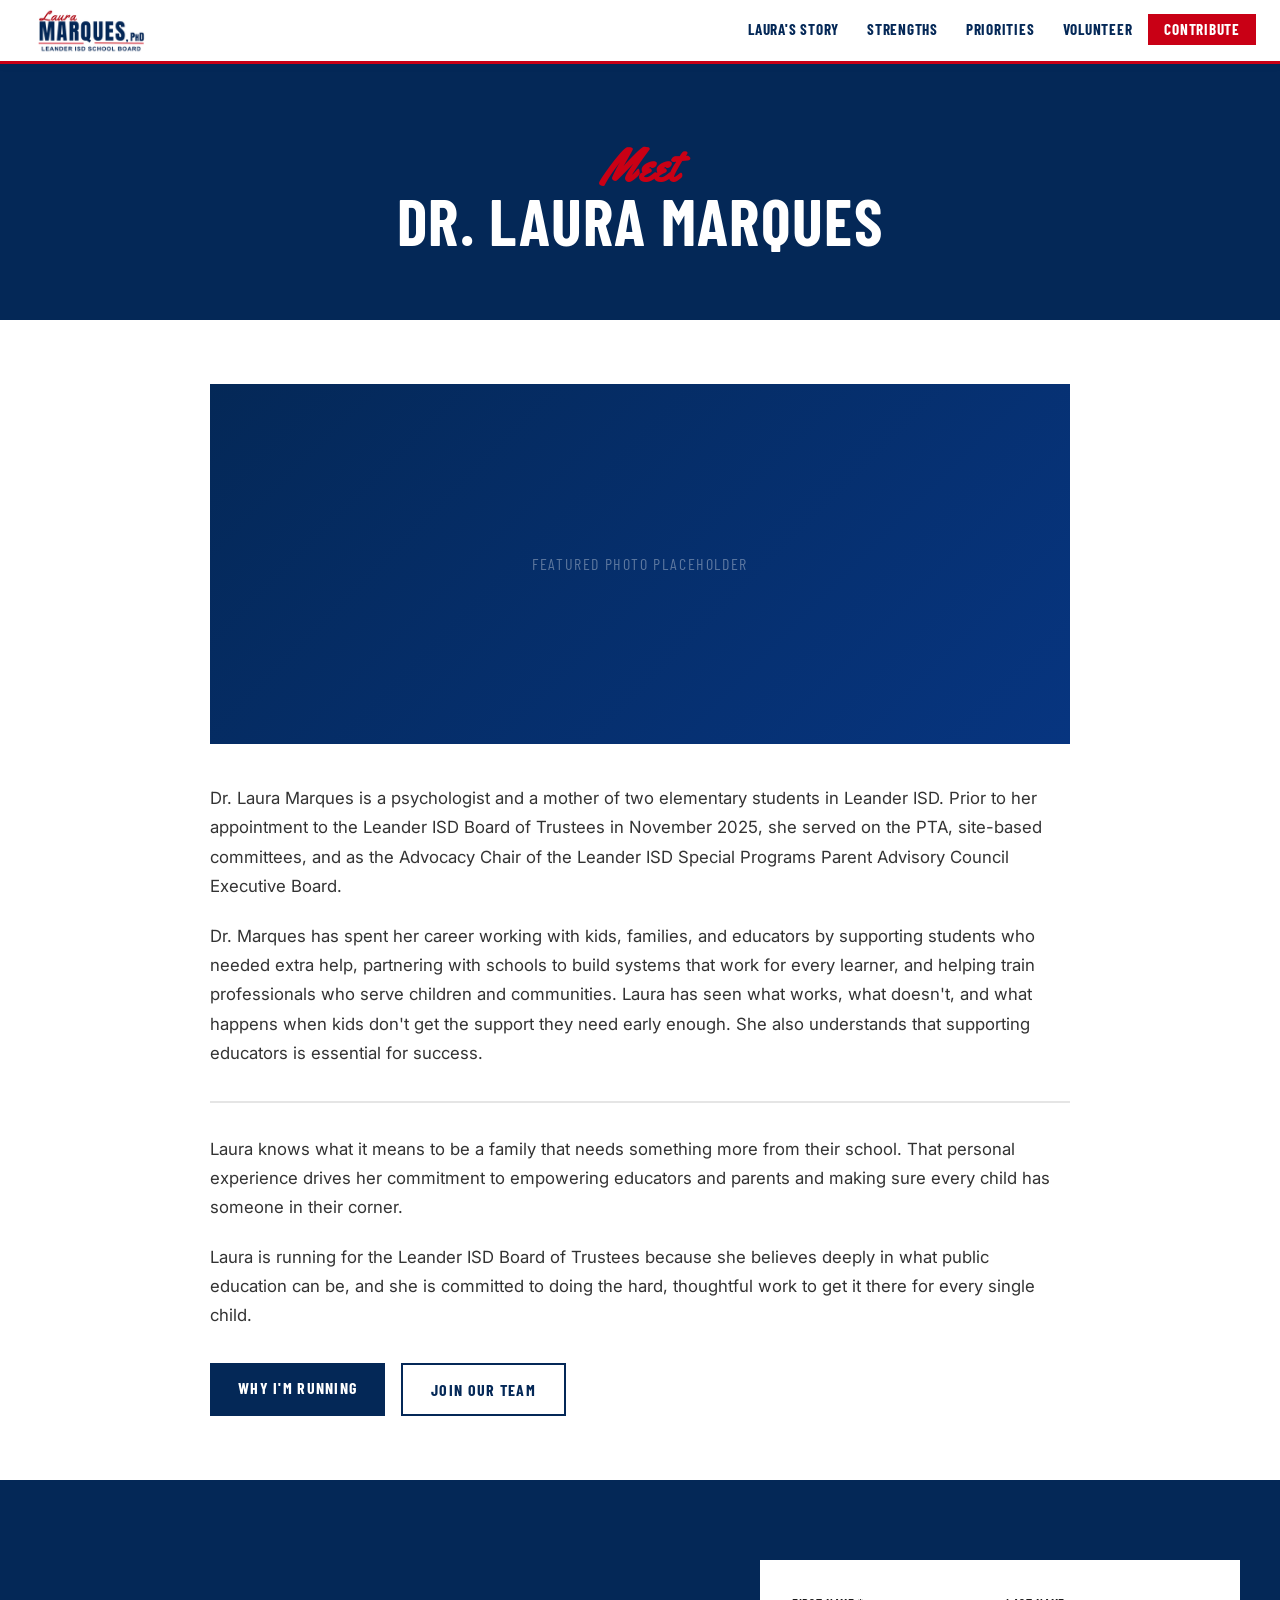
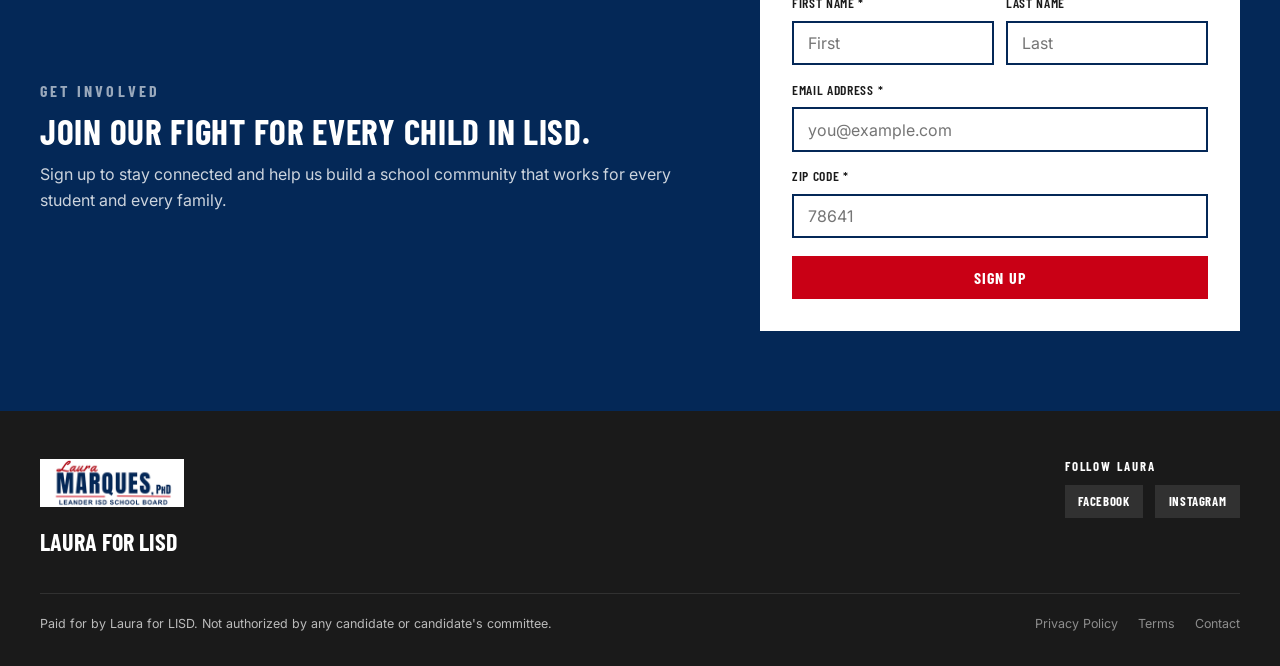
==== meet-laura.html @ a089bd32 "Add live social media links for Facebook and Instagram Co-Authored-By: Claude Sonnet 4.6 <noreply@an" ====
<!DOCTYPE html>
<html lang="en">
<head>
  <meta charset="UTF-8" />
  <meta name="viewport" content="width=device-width, initial-scale=1.0" />
  <title>Meet Laura – Laura for LISD</title>
  <meta name="description" content="Learn about Dr. Laura Marques — psychologist, mother, and candidate for Leander ISD Board of Trustees." />
  <link rel="stylesheet" href="styles.css" />
</head>
<body>

<!-- ── HEADER ── -->
<header>
  <a href="index.html" class="header-logo">
    <img src="images/logo small.png" alt="Laura for LISD" />
  </a>
  <nav>
    <ul>
      <li><a href="meet-laura.html">Laura's Story</a></li>
      <li><a href="strengths.html">Strengths</a></li>
      <li><a href="priorities.html">Priorities</a></li>
      <li><a href="volunteer.html">Volunteer</a></li>
      <li><a href="https://donateway.com/donate/6EZKHtOQ/laura-for-lisd" class="btn-contribute" target="_blank" rel="noopener">Contribute</a></li>
    </ul>
  </nav>
  <button class="hamburger" id="hamburger" aria-label="Open menu">
    <span></span><span></span><span></span>
  </button>
</header>
<nav class="mobile-nav" id="mobile-nav">
  <a href="meet-laura.html">Laura's Story</a>
  <a href="strengths.html">Strengths</a>
  <a href="priorities.html">Priorities</a>
  <a href="volunteer.html">Volunteer</a>
  <a href="https://donateway.com/donate/6EZKHtOQ/laura-for-lisd" class="btn-contribute-mobile" target="_blank" rel="noopener">Contribute</a>
</nav>

<!-- ── PAGE HERO ── -->
<div class="page-hero">
  <h1>
    <span class="cursive-accent">Meet</span>
    Dr. Laura Marques
  </h1>
</div>

<!-- ── BIO ── -->
<div class="bio-page">
  <div class="bio-page-inner">

    <!-- Replace with real featured photo -->
    <div style="width:100%;height:360px;background:linear-gradient(135deg,#042857,#073580);display:flex;align-items:center;justify-content:center;margin-bottom:2.5rem;">
      <span style="font-family:'Barlow Condensed',sans-serif;font-size:1rem;color:rgba(255,255,255,0.35);text-transform:uppercase;letter-spacing:0.1em;">Featured Photo Placeholder</span>
    </div>

    <div class="bio-body">
      <p>Dr. Laura Marques is a psychologist and a mother of two elementary students in Leander ISD. Prior to her appointment to the Leander ISD Board of Trustees in November 2025, she served on the PTA, site-based committees, and as the Advocacy Chair of the Leander ISD Special Programs Parent Advisory Council Executive Board.</p>

      <p>Dr. Marques has spent her career working with kids, families, and educators by supporting students who needed extra help, partnering with schools to build systems that work for every learner, and helping train professionals who serve children and communities. Laura has seen what works, what doesn't, and what happens when kids don't get the support they need early enough. She also understands that supporting educators is essential for success.</p>

      <hr />

      <p>Laura knows what it means to be a family that needs something more from their school. That personal experience drives her commitment to empowering educators and parents and making sure every child has someone in their corner.</p>

      <p>Laura is running for the Leander ISD Board of Trustees because she believes deeply in what public education can be, and she is committed to doing the hard, thoughtful work to get it there for every single child.</p>

      <div class="cta-row">
        <a href="strengths.html" class="btn btn-secondary">Why I'm Running</a>
        <a href="volunteer.html" class="btn btn-outline">Join Our Team</a>
      </div>
    </div>
  </div>
</div>

<!-- ── SECOND EMAIL SIGNUP ── -->
<section class="email-signup-section">
  <div class="container">
    <div class="email-signup-inner">
      <div class="email-signup-text">
        <p class="section-label" style="color:rgba(255,255,255,0.6);">Get Involved</p>
        <h2>Join Our Fight for Every Child in LISD.</h2>
        <p>Sign up to stay connected and help us build a school community that works for every student and every family.</p>
      </div>
      <div class="email-signup-card">
        <form class="signup-form" onsubmit="return false;">
          <div class="form-row">
            <div class="form-group">
              <label for="first-name">First Name *</label>
              <input type="text" id="first-name" name="first_name" required placeholder="First" />
            </div>
            <div class="form-group">
              <label for="last-name">Last Name</label>
              <input type="text" id="last-name" name="last_name" placeholder="Last" />
            </div>
          </div>
          <div class="form-group">
            <label for="email">Email Address *</label>
            <input type="email" id="email" name="email" required placeholder="you@example.com" />
          </div>
          <div class="form-group">
            <label for="zip">ZIP Code *</label>
            <input type="text" id="zip" name="zip" required placeholder="78641" maxlength="10" />
          </div>
          <button type="submit" class="btn btn-primary btn-full">Sign Up</button>
        </form>
      </div>
    </div>
  </div>
</section>

<!-- ── FOOTER ── -->
<footer>
  <div class="footer-inner">
    <div class="footer-top">
      <div>
        <a href="index.html" class="footer-logo">
          <img src="images/logo small.png" alt="Laura for LISD" />
        </a>
        <p class="footer-tagline">Laura for LISD</p>
      </div>
      <div class="footer-socials">
        <h4>Follow Laura</h4>
        <div class="social-links">
          <a href="https://www.facebook.com/profile.php?id=61587624795198" class="social-link" target="_blank" rel="noopener">Facebook</a>
          <a href="https://www.instagram.com/lauraforlisd/" class="social-link" target="_blank" rel="noopener">Instagram</a>
        </div>
      </div>
    </div>
    <div class="footer-bottom">
      <p>Paid for by Laura for LISD. Not authorized by any candidate or candidate's committee.</p>
      <div style="display:flex;gap:1.25rem;">
        <a href="#">Privacy Policy</a>
        <a href="#">Terms</a>
        <a href="mailto:info@laurforlisd.com">Contact</a>
      </div>
    </div>
  </div>
</footer>

<script>
  const hamburger = document.getElementById('hamburger');
  const mobileNav = document.getElementById('mobile-nav');
  hamburger.addEventListener('click', () => mobileNav.classList.toggle('open'));
</script>
</body>
</html>
---- styles.css ----
@import url('https://fonts.googleapis.com/css2?family=Barlow+Condensed:wght@400;600;700;800&family=Inter:wght@400;500;600&family=Playfair+Display:ital,wght@0,700;1,700&family=Yellowtail&display=swap');

*, *::before, *::after { box-sizing: border-box; margin: 0; padding: 0; }

:root {
  --blue: #042857;
  --red: #c90015;
  --white: #ffffff;
  --off-white: #f7f5f0;
  --text: #1a1a1a;
  --light-gray: #e5e5e5;
}

html { font-size: 16px; scroll-behavior: smooth; }

body {
  font-family: 'Inter', sans-serif;
  color: var(--text);
  background: var(--white);
  line-height: 1.6;
}

/* ── TYPOGRAPHY ── */
h1, h2, h3, h4 {
  font-family: 'Barlow Condensed', sans-serif;
  text-transform: uppercase;
  letter-spacing: 0.02em;
  line-height: 1.1;
}

.display-accent {
  font-family: 'Playfair Display', serif;
  text-transform: none;
  font-style: italic;
  letter-spacing: 0;
}

.cursive-accent {
  font-family: 'Yellowtail', cursive;
  text-transform: none;
  color: var(--red);
  letter-spacing: 0;
  line-height: 1;
}

/* ── HEADER / NAV ── */
header {
  position: sticky;
  top: 0;
  z-index: 100;
  background: var(--white);
  display: flex;
  align-items: center;
  justify-content: space-between;
  padding: 0 1.5rem;
  height: 64px;
  box-shadow: 0 2px 6px rgba(4,40,87,0.12);
  border-bottom: 3px solid var(--red);
}

.header-logo img {
  height: 44px;
  display: block;
}

nav ul {
  list-style: none;
  display: flex;
  gap: 0.25rem;
  align-items: center;
}

nav a {
  font-family: 'Barlow Condensed', sans-serif;
  font-weight: 700;
  font-size: 0.95rem;
  text-transform: uppercase;
  letter-spacing: 0.05em;
  color: var(--blue);
  text-decoration: none;
  padding: 0.4rem 0.75rem;
  transition: background 0.15s, color 0.15s;
}

nav a:hover { background: var(--off-white); }

nav .btn-contribute {
  background: var(--red);
  color: var(--white);
  padding: 0.4rem 1rem;
}

nav .btn-contribute:hover { background: #a5000f; }

/* Hamburger */
.hamburger {
  display: none;
  flex-direction: column;
  gap: 5px;
  background: none;
  border: none;
  cursor: pointer;
  padding: 4px;
}
.hamburger span {
  display: block;
  width: 24px;
  height: 2px;
  background: var(--blue);
  transition: all 0.2s;
}

/* Mobile nav */
.mobile-nav {
  display: none;
  position: fixed;
  top: 64px;
  left: 0;
  right: 0;
  background: var(--blue);
  z-index: 99;
  flex-direction: column;
  padding: 1rem 0 1.5rem;
  border-top: 2px solid var(--red);
}

.mobile-nav.open { display: flex; }

.mobile-nav a {
  font-family: 'Barlow Condensed', sans-serif;
  font-weight: 700;
  font-size: 1.2rem;
  text-transform: uppercase;
  letter-spacing: 0.05em;
  color: var(--white);
  text-decoration: none;
  padding: 0.75rem 2rem;
  border-bottom: 1px solid rgba(255,255,255,0.08);
}

.mobile-nav a:last-child { border-bottom: none; }

.mobile-nav .btn-contribute-mobile {
  background: var(--red);
  margin: 1rem 2rem 0;
  text-align: center;
  border-bottom: none !important;
  padding: 0.75rem 1rem !important;
}

/* ── BUTTONS ── */
.btn {
  display: inline-block;
  font-family: 'Barlow Condensed', sans-serif;
  font-weight: 700;
  font-size: 1rem;
  text-transform: uppercase;
  letter-spacing: 0.08em;
  padding: 0.75rem 1.75rem;
  text-decoration: none;
  cursor: pointer;
  border: none;
  transition: background 0.15s, color 0.15s;
}

.btn-primary { background: var(--red); color: var(--white); }
.btn-primary:hover { background: #a5000f; }

.btn-secondary { background: var(--blue); color: var(--white); }
.btn-secondary:hover { background: #031e42; }

.btn-outline {
  background: transparent;
  color: var(--blue);
  border: 2px solid var(--blue);
}
.btn-outline:hover { background: var(--blue); color: var(--white); }

.btn-outline-white {
  background: transparent;
  color: var(--white);
  border: 2px solid var(--white);
}
.btn-outline-white:hover { background: var(--white); color: var(--blue); }

.btn-lg { font-size: 1.15rem; padding: 0.9rem 2.25rem; }
.btn-full { width: 100%; text-align: center; }

/* ── FORMS ── */
.form-group { display: flex; flex-direction: column; gap: 0.4rem; }
.form-group label {
  font-family: 'Barlow Condensed', sans-serif;
  font-weight: 600;
  font-size: 0.85rem;
  text-transform: uppercase;
  letter-spacing: 0.05em;
}

input[type="text"],
input[type="email"],
input[type="tel"],
input[type="number"] {
  width: 100%;
  padding: 0.65rem 0.85rem;
  border: 2px solid var(--blue);
  font-family: 'Inter', sans-serif;
  font-size: 1rem;
  background: var(--white);
  color: var(--text);
  outline: none;
  transition: border-color 0.15s;
}

input:focus { border-color: var(--red); }

/* ── HERO ── */
.hero {
  position: relative;
  min-height: auto;
  display: flex;
  align-items: flex-start;
  overflow: hidden;
  padding: 0;
}

.hero-bg {
  position: absolute;
  inset: 0;
  background: linear-gradient(135deg, var(--blue) 0%, #073580 100%);
}

.hero-bg-img {
  position: absolute;
  inset: 0;
  width: 100%;
  height: 100%;
  object-fit: cover;
  opacity: 0.25;
}

.hero-content {
  position: relative;
  z-index: 1;
  width: 100%;
  max-width: 1200px;
  margin: 0 auto;
  padding: 1rem 1.5rem 2rem;
  display: grid;
  grid-template-columns: 1fr 420px;
  gap: 4rem;
  align-items: start;
}

.hero-tagline {
  font-size: 0.9rem;
  font-weight: 600;
  text-transform: uppercase;
  letter-spacing: 0.15em;
  color: var(--red);
  margin-bottom: 0.75rem;
}

.hero h1 {
  font-size: clamp(2.8rem, 6vw, 5rem);
  color: var(--white);
  margin-bottom: 1.25rem;
}

.hero h1 .cursive-accent {
  display: block;
  font-size: clamp(2.2rem, 5vw, 4rem);
  color: var(--red);
  margin-bottom: -0.25rem;
}

.hero-sub {
  font-size: 1.1rem;
  color: rgba(255,255,255,0.85);
  margin-bottom: 2rem;
  max-width: 520px;
}

.hero-cta { display: flex; gap: 1rem; flex-wrap: wrap; }

/* Signup card */
.signup-card {
  background: var(--white);
  padding: 2rem;
  box-shadow: 0 8px 32px rgba(0,0,0,0.3);
}

.signup-card h3 {
  font-size: 1.4rem;
  color: var(--blue);
  margin-bottom: 1.25rem;
}

.signup-form { display: flex; flex-direction: column; gap: 0.85rem; }

.form-row { display: grid; grid-template-columns: 1fr 1fr; gap: 0.75rem; }

.signup-form .btn { margin-top: 0.25rem; }

.signup-disclaimer {
  font-size: 0.72rem;
  color: #666;
  margin-top: 0.5rem;
  line-height: 1.4;
}

/* ── SECTION BASE ── */
section { padding: 5rem 1.5rem; }

.container {
  max-width: 1200px;
  margin: 0 auto;
}

.section-label {
  font-family: 'Barlow Condensed', sans-serif;
  font-size: 0.8rem;
  font-weight: 700;
  text-transform: uppercase;
  letter-spacing: 0.2em;
  color: var(--red);
  margin-bottom: 0.5rem;
}

.section-title {
  font-size: clamp(2rem, 4vw, 3rem);
  color: var(--blue);
  margin-bottom: 1.25rem;
}

.section-title .cursive-accent {
  font-size: 0.75em;
  display: inline;
}

/* ── MEET LAURA ── */
.meet-section { background: var(--off-white); }

.meet-grid {
  display: grid;
  grid-template-columns: 1fr 1fr;
  gap: 4rem;
  align-items: center;
}

.meet-img {
  position: relative;
}

.meet-img img {
  width: 100%;
  display: block;
  object-fit: cover;
}

.meet-img::before {
  content: '';
  position: absolute;
  inset: -10px -10px 10px 10px;
  border: 3px solid var(--red);
  z-index: 0;
}

.meet-img img { position: relative; z-index: 1; }

.meet-text h2 { color: var(--blue); margin-bottom: 0.25rem; }

.meet-text p {
  font-size: 1.05rem;
  color: #333;
  margin-bottom: 1.5rem;
}

.meet-ctas { display: flex; gap: 1rem; flex-wrap: wrap; }

/* ── DONATE + VOLUNTEER ── */
.action-section { background: var(--blue); }

.action-grid {
  display: grid;
  grid-template-columns: 1fr 1fr;
  gap: 0;
  border: 2px solid rgba(255,255,255,0.15);
}

.action-col {
  padding: 3rem;
}

.action-col:first-child {
  border-right: 2px solid rgba(255,255,255,0.15);
}

.action-col h2 {
  font-size: 2rem;
  color: var(--white);
  margin-bottom: 0.75rem;
}

.action-col p {
  color: rgba(255,255,255,0.8);
  margin-bottom: 1.75rem;
  font-size: 0.95rem;
}

.donate-amounts {
  display: grid;
  grid-template-columns: repeat(3, 1fr);
  gap: 0.5rem;
  margin-bottom: 1rem;
}

.donate-btn {
  background: transparent;
  border: 2px solid var(--white);
  color: var(--white);
  font-family: 'Barlow Condensed', sans-serif;
  font-weight: 700;
  font-size: 1.1rem;
  padding: 0.65rem;
  cursor: pointer;
  text-align: center;
  text-decoration: none;
  display: block;
  transition: background 0.15s, color 0.15s;
}

.donate-btn:hover { background: var(--white); color: var(--blue); }

.donate-other {
  display: block;
  text-align: center;
  color: rgba(255,255,255,0.7);
  font-size: 0.85rem;
  text-decoration: underline;
  margin-top: 0.5rem;
  cursor: pointer;
}

/* ── PRIORITIES ── */
.priorities-section { background: var(--white); }

.priorities-header {
  display: flex;
  align-items: flex-end;
  justify-content: space-between;
  margin-bottom: 2rem;
  flex-wrap: wrap;
  gap: 1rem;
}

.priorities-carousel-wrap {
  position: relative;
  overflow: hidden;
}

.priorities-carousel {
  display: flex;
  gap: 1.5rem;
  overflow-x: auto;
  scroll-snap-type: x mandatory;
  -webkit-overflow-scrolling: touch;
  padding-bottom: 1rem;
  scrollbar-width: none;
}

.priorities-carousel::-webkit-scrollbar { display: none; }

.priority-card {
  flex: 0 0 280px;
  scroll-snap-align: start;
  background: var(--off-white);
  border-top: 4px solid var(--red);
  padding: 0;
  overflow: hidden;
  display: flex;
  flex-direction: column;
}

.priority-card-img {
  width: 100%;
  height: 180px;
  background: var(--blue);
  display: flex;
  align-items: center;
  justify-content: center;
  overflow: hidden;
}

.priority-card-img img {
  width: 100%;
  height: 100%;
  object-fit: cover;
  opacity: 0.7;
}

.priority-card-img .priority-icon {
  font-size: 3rem;
  color: var(--white);
}

.priority-card-body { padding: 1.25rem 1.25rem 1.5rem; flex: 1; }

.priority-card-body h3 {
  font-size: 1.1rem;
  color: var(--blue);
  margin-bottom: 0.5rem;
}

.priority-card-body p {
  font-size: 0.88rem;
  color: #444;
  line-height: 1.5;
}

.carousel-scroll-hint {
  text-align: center;
  font-size: 0.8rem;
  color: #888;
  margin-top: 0.75rem;
}

/* ── SECOND EMAIL SIGNUP ── */
.email-signup-section { background: var(--blue); }

.email-signup-inner {
  display: grid;
  grid-template-columns: 1fr 480px;
  gap: 4rem;
  align-items: center;
}

.email-signup-text h2 { font-size: 2.2rem; color: var(--white); margin-bottom: 0.75rem; }
.email-signup-text p { color: rgba(255,255,255,0.8); font-size: 1rem; }

.email-signup-card { background: var(--white); padding: 2rem; }

/* ── FOOTER ── */
footer {
  background: var(--text);
  color: rgba(255,255,255,0.7);
  padding: 3rem 1.5rem 2rem;
}

.footer-inner {
  max-width: 1200px;
  margin: 0 auto;
}

.footer-top {
  display: flex;
  justify-content: space-between;
  align-items: flex-start;
  gap: 2rem;
  margin-bottom: 2rem;
  flex-wrap: wrap;
}

.footer-logo img { height: 48px; }

.footer-tagline {
  font-family: 'Barlow Condensed', sans-serif;
  font-size: 1.5rem;
  font-weight: 700;
  text-transform: uppercase;
  color: var(--white);
  margin-top: 0.5rem;
}

.footer-socials h4 {
  font-family: 'Barlow Condensed', sans-serif;
  font-size: 0.8rem;
  font-weight: 700;
  text-transform: uppercase;
  letter-spacing: 0.15em;
  color: var(--white);
  margin-bottom: 0.75rem;
}

.social-links { display: flex; gap: 0.75rem; flex-wrap: wrap; }

.social-link {
  display: inline-block;
  background: rgba(255,255,255,0.1);
  color: var(--white);
  text-decoration: none;
  font-family: 'Barlow Condensed', sans-serif;
  font-weight: 700;
  font-size: 0.8rem;
  text-transform: uppercase;
  letter-spacing: 0.05em;
  padding: 0.4rem 0.85rem;
  transition: background 0.15s;
}

.social-link:hover { background: var(--red); }

.footer-bottom {
  border-top: 1px solid rgba(255,255,255,0.1);
  padding-top: 1.25rem;
  font-size: 0.78rem;
  display: flex;
  justify-content: space-between;
  align-items: center;
  flex-wrap: wrap;
  gap: 0.5rem;
}

.footer-bottom a { color: rgba(255,255,255,0.5); text-decoration: none; }
.footer-bottom a:hover { color: var(--white); }

/* ── INTERIOR PAGE HERO ── */
.page-hero {
  background: var(--blue);
  padding: 5rem 1.5rem 4rem;
  text-align: center;
}

.page-hero h1 { font-size: clamp(2.5rem, 5vw, 4rem); color: var(--white); }
.page-hero .cursive-accent { display: block; font-size: 0.7em; margin-bottom: -0.2rem; }

/* ── MEET LAURA PAGE ── */
.bio-page { padding: 4rem 1.5rem; }

.bio-page-inner {
  max-width: 860px;
  margin: 0 auto;
}

.bio-featured-img {
  width: 100%;
  max-height: 480px;
  object-fit: cover;
  margin-bottom: 2.5rem;
  display: block;
}

.bio-page-inner h1 { font-size: clamp(2rem, 4vw, 3rem); color: var(--blue); margin-bottom: 1.5rem; }

.bio-body p {
  font-size: 1.05rem;
  color: #333;
  margin-bottom: 1.25rem;
  line-height: 1.75;
}

.bio-body hr { border: none; border-top: 2px solid var(--light-gray); margin: 2rem 0; }

.bio-body .cta-row { display: flex; gap: 1rem; flex-wrap: wrap; margin-top: 2rem; }

/* ── STRENGTHS PAGE ── */
.strengths-body { padding: 4rem 1.5rem; }
.strengths-inner { max-width: 800px; margin: 0 auto; }
.strengths-inner h1 { font-size: clamp(2rem, 4vw, 3rem); color: var(--blue); margin-bottom: 2rem; }

.strengths-inner .featured-img {
  width: 100%;
  max-height: 480px;
  object-fit: cover;
  margin-bottom: 2.5rem;
}

.strengths-inner p {
  font-size: 1.05rem;
  color: #333;
  margin-bottom: 1.25rem;
  line-height: 1.75;
}

.strengths-inner strong { color: var(--blue); }

.strengths-inner .cta-row { display: flex; gap: 1rem; flex-wrap: wrap; margin-top: 2.5rem; }

/* ── PRIORITIES PAGE ── */
.priorities-page { padding: 4rem 1.5rem; }

.priorities-page-inner { max-width: 1100px; margin: 0 auto; }

.priorities-page-intro {
  font-size: 1.05rem;
  color: #444;
  max-width: 680px;
  margin-bottom: 3rem;
}

.priorities-grid {
  display: grid;
  grid-template-columns: repeat(auto-fill, minmax(280px, 1fr));
  gap: 2rem;
}

.priority-full-card {
  border-top: 4px solid var(--red);
  background: var(--off-white);
  overflow: hidden;
}

.priority-full-card-img {
  width: 100%;
  height: 200px;
  background: var(--blue);
  display: flex;
  align-items: center;
  justify-content: center;
}

.priority-full-card-img .priority-icon { font-size: 3.5rem; color: var(--white); }

.priority-full-card-body { padding: 1.5rem; }

.priority-full-card-body h3 {
  font-size: 1.25rem;
  color: var(--blue);
  margin-bottom: 0.75rem;
}

.priority-full-card-body p {
  font-size: 0.9rem;
  color: #444;
  line-height: 1.6;
  margin-bottom: 0.75rem;
}

.priority-tag {
  display: inline-block;
  background: var(--blue);
  color: var(--white);
  font-family: 'Barlow Condensed', sans-serif;
  font-size: 0.75rem;
  font-weight: 700;
  text-transform: uppercase;
  letter-spacing: 0.05em;
  padding: 0.2rem 0.6rem;
  margin-right: 0.35rem;
  margin-bottom: 0.35rem;
}

/* ── VOLUNTEER PAGE ── */
.volunteer-page { padding: 4rem 1.5rem; }

.volunteer-inner {
  max-width: 640px;
  margin: 0 auto;
}

.volunteer-inner h1 { font-size: clamp(2rem, 4vw, 3rem); color: var(--blue); margin-bottom: 0.75rem; }

.volunteer-inner .lead {
  font-size: 1.1rem;
  color: #444;
  margin-bottom: 2.5rem;
}

.volunteer-form { display: flex; flex-direction: column; gap: 1rem; }
.volunteer-form .form-row { display: grid; grid-template-columns: 1fr 1fr; gap: 0.75rem; }
.volunteer-form .form-group label { color: var(--blue); }

.volunteer-disclaimer {
  font-size: 0.75rem;
  color: #777;
  line-height: 1.5;
  margin-top: 0.25rem;
}

/* ── HOW TO HELP CHECKBOXES ── */
.how-to-help {
  border-top: 2px solid var(--light-gray);
  padding-top: 1.25rem;
  margin-top: 0.5rem;
}

.how-to-help-title {
  font-family: 'Barlow Condensed', sans-serif;
  font-weight: 700;
  font-size: 1rem;
  text-transform: uppercase;
  letter-spacing: 0.05em;
  color: var(--blue);
  margin-bottom: 0.85rem;
}

.checkbox-list {
  display: flex;
  flex-direction: column;
  gap: 0.55rem;
}

.checkbox-item {
  display: flex;
  align-items: flex-start;
  gap: 0.6rem;
  cursor: pointer;
  line-height: 1.4;
}

.checkbox-item input[type="checkbox"] {
  appearance: none;
  -webkit-appearance: none;
  width: 18px;
  height: 18px;
  min-width: 18px;
  border: 2px solid var(--blue);
  background: var(--white);
  margin-top: 2px;
  cursor: pointer;
  position: relative;
  transition: background 0.15s, border-color 0.15s;
}

.checkbox-item input[type="checkbox"]:checked {
  background: var(--blue);
  border-color: var(--blue);
}

.checkbox-item input[type="checkbox"]:checked::after {
  content: '';
  position: absolute;
  left: 3px;
  top: 0px;
  width: 8px;
  height: 11px;
  border: 2px solid var(--white);
  border-top: none;
  border-left: none;
  transform: rotate(45deg);
}

.checkbox-item input[type="checkbox"]:focus {
  outline: 2px solid var(--red);
  outline-offset: 1px;
}

.checkbox-item span {
  font-size: 0.9rem;
  color: var(--text);
}

.how-to-help textarea {
  width: 100%;
  padding: 0.65rem 0.85rem;
  border: 2px solid var(--blue);
  font-family: 'Inter', sans-serif;
  font-size: 0.9rem;
  background: var(--white);
  color: var(--text);
  resize: vertical;
  min-height: 80px;
  outline: none;
  transition: border-color 0.15s;
  margin-top: 0.25rem;
}

.how-to-help textarea:focus { border-color: var(--red); }

.yard-sign-fields {
  border-left: 3px solid var(--red);
  padding-left: 1rem;
  padding-top: 0.25rem;
  padding-bottom: 0.25rem;
}

.how-to-help .form-group label {
  font-size: 0.85rem;
  color: var(--blue);
}

/* Lighter variant for use inside the dark hero signup card */
.signup-card .how-to-help { border-top-color: var(--light-gray); }
.signup-card .how-to-help-title { color: var(--blue); }

/* ── RESPONSIVE ── */
@media (max-width: 900px) {
  .hero-content {
    grid-template-columns: 1fr;
    gap: 2.5rem;
    padding-top: 1rem;
  }

  .signup-card { max-width: 100%; }

  .meet-grid {
    grid-template-columns: 1fr;
    gap: 2rem;
  }

  .meet-img::before { display: none; }

  .action-grid {
    grid-template-columns: 1fr;
  }

  .action-col:first-child { border-right: none; border-bottom: 2px solid rgba(255,255,255,0.15); }

  .email-signup-inner {
    grid-template-columns: 1fr;
    gap: 2rem;
  }

  nav ul { display: none; }
  .hamburger { display: flex; }

  .footer-top { flex-direction: column; }
}

@media (max-width: 600px) {
  section { padding: 3.5rem 1rem; }

  .hero-content { padding: 1rem 1rem 2rem; }

  .donate-amounts { grid-template-columns: repeat(3, 1fr); }

  .form-row { grid-template-columns: 1fr; }

  .priority-card { flex: 0 0 240px; }

  .priorities-header { flex-direction: column; align-items: flex-start; }

  .action-col { padding: 2rem 1.25rem; }

  .hero-cta { flex-direction: column; }
  .hero-cta .btn { text-align: center; }
}
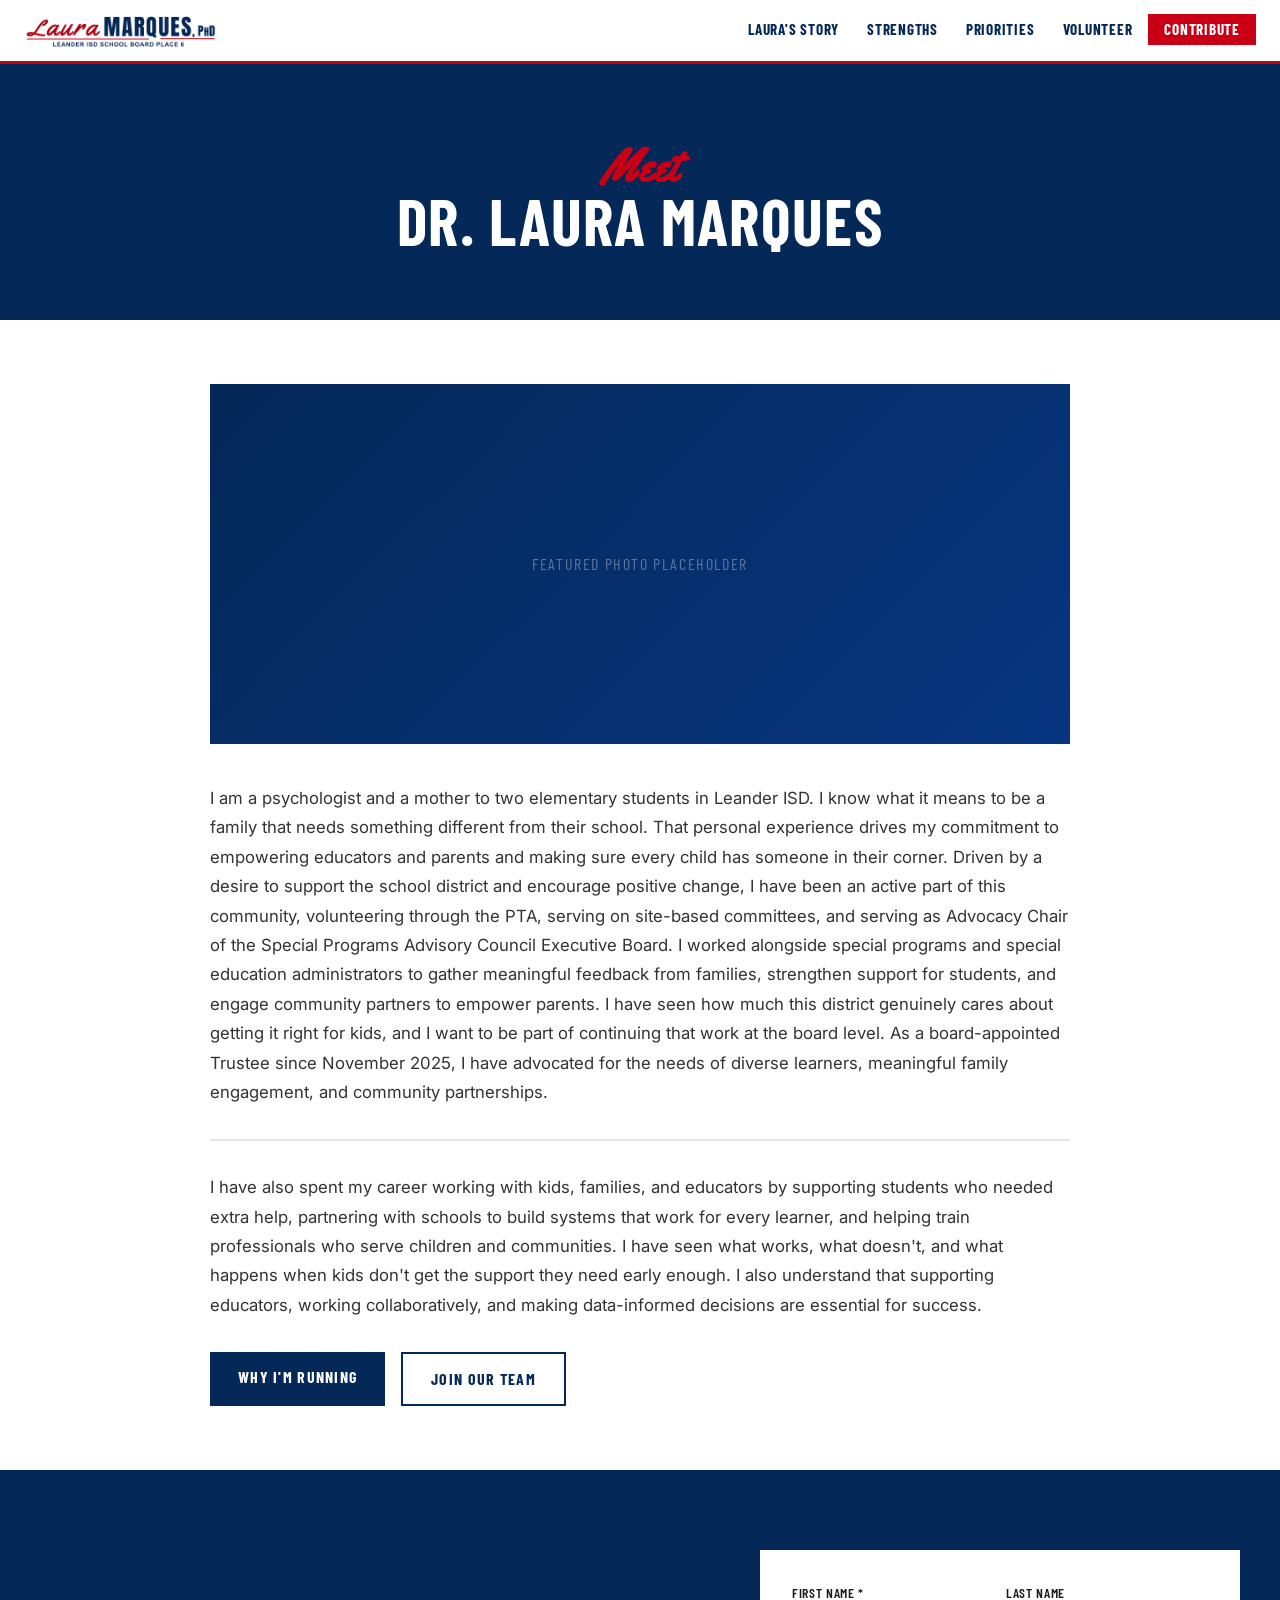
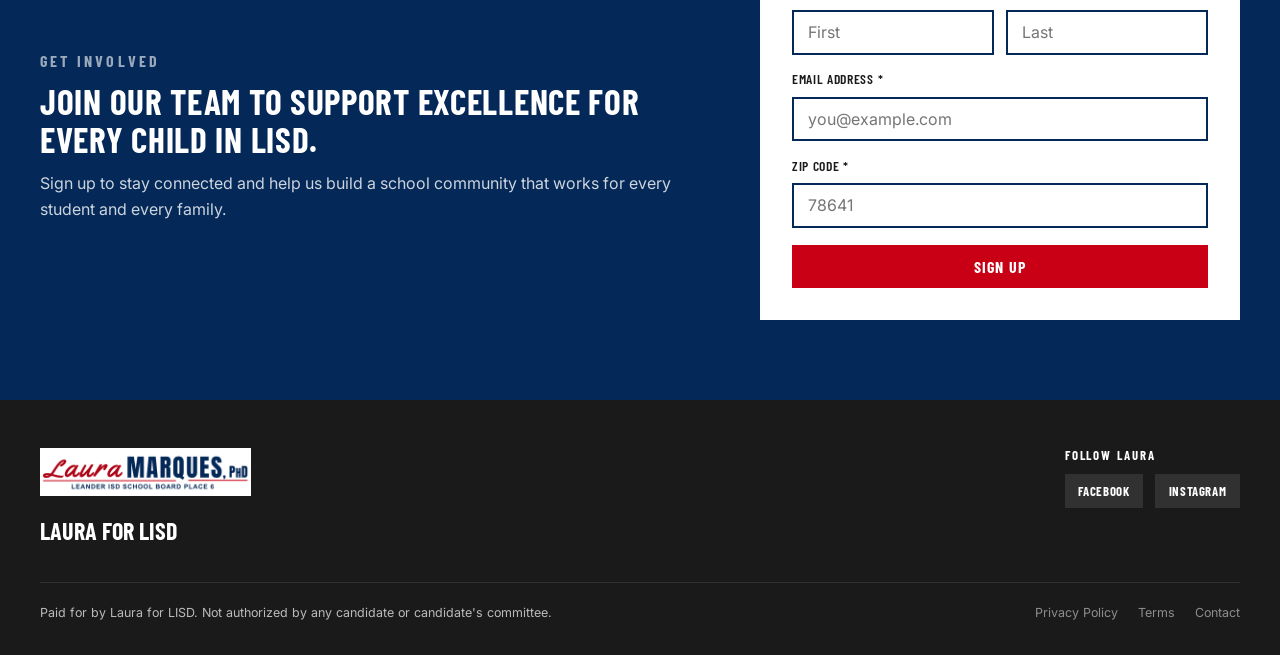
==== commit 9b981f8f: "Apply V1.1 copy edits across all pages - Voice shift from third to first person throughout - Hero he" ====
--- a/meet-laura.html
+++ b/meet-laura.html
@@ -20,7 +20,7 @@
       <li><a href="strengths.html">Strengths</a></li>
       <li><a href="priorities.html">Priorities</a></li>
       <li><a href="volunteer.html">Volunteer</a></li>
-      <li><a href="https://donateway.com/donate/6EZKHtOQ/laura-for-lisd" class="btn-contribute" target="_blank" rel="noopener">Contribute</a></li>
+      <li><a href="https://donateway.com/donate/6EZKHtOQ/laura-for-lisd/payment" class="btn-contribute" target="_blank" rel="noopener">Contribute</a></li>
     </ul>
   </nav>
   <button class="hamburger" id="hamburger" aria-label="Open menu">
@@ -32,7 +32,7 @@
   <a href="strengths.html">Strengths</a>
   <a href="priorities.html">Priorities</a>
   <a href="volunteer.html">Volunteer</a>
-  <a href="https://donateway.com/donate/6EZKHtOQ/laura-for-lisd" class="btn-contribute-mobile" target="_blank" rel="noopener">Contribute</a>
+  <a href="https://donateway.com/donate/6EZKHtOQ/laura-for-lisd/payment" class="btn-contribute-mobile" target="_blank" rel="noopener">Contribute</a>
 </nav>
 
 <!-- ── PAGE HERO ── -->
@@ -53,15 +53,11 @@
     </div>
 
     <div class="bio-body">
-      <p>Dr. Laura Marques is a psychologist and a mother of two elementary students in Leander ISD. Prior to her appointment to the Leander ISD Board of Trustees in November 2025, she served on the PTA, site-based committees, and as the Advocacy Chair of the Leander ISD Special Programs Parent Advisory Council Executive Board.</p>
-
-      <p>Dr. Marques has spent her career working with kids, families, and educators by supporting students who needed extra help, partnering with schools to build systems that work for every learner, and helping train professionals who serve children and communities. Laura has seen what works, what doesn't, and what happens when kids don't get the support they need early enough. She also understands that supporting educators is essential for success.</p>
+      <p>I am a psychologist and a mother to two elementary students in Leander ISD. I know what it means to be a family that needs something different from their school. That personal experience drives my commitment to empowering educators and parents and making sure every child has someone in their corner. Driven by a desire to support the school district and encourage positive change, I have been an active part of this community, volunteering through the PTA, serving on site-based committees, and serving as Advocacy Chair of the Special Programs Advisory Council Executive Board. I worked alongside special programs and special education administrators to gather meaningful feedback from families, strengthen support for students, and engage community partners to empower parents. I have seen how much this district genuinely cares about getting it right for kids, and I want to be part of continuing that work at the board level. As a board-appointed Trustee since November 2025, I have advocated for the needs of diverse learners, meaningful family engagement, and community partnerships.</p>
 
       <hr />
 
-      <p>Laura knows what it means to be a family that needs something more from their school. That personal experience drives her commitment to empowering educators and parents and making sure every child has someone in their corner.</p>
-
-      <p>Laura is running for the Leander ISD Board of Trustees because she believes deeply in what public education can be, and she is committed to doing the hard, thoughtful work to get it there for every single child.</p>
+      <p>I have also spent my career working with kids, families, and educators by supporting students who needed extra help, partnering with schools to build systems that work for every learner, and helping train professionals who serve children and communities. I have seen what works, what doesn't, and what happens when kids don't get the support they need early enough. I also understand that supporting educators, working collaboratively, and making data-informed decisions are essential for success.</p>
 
       <div class="cta-row">
         <a href="strengths.html" class="btn btn-secondary">Why I'm Running</a>
@@ -77,7 +73,7 @@
     <div class="email-signup-inner">
       <div class="email-signup-text">
         <p class="section-label" style="color:rgba(255,255,255,0.6);">Get Involved</p>
-        <h2>Join Our Fight for Every Child in LISD.</h2>
+        <h2>Join Our Team to Support Excellence for Every Child in LISD.</h2>
         <p>Sign up to stay connected and help us build a school community that works for every student and every family.</p>
       </div>
       <div class="email-signup-card">
--- a/styles.css
+++ b/styles.css
@@ -675,6 +675,41 @@
 
 .strengths-inner .cta-row { display: flex; gap: 1rem; flex-wrap: wrap; margin-top: 2.5rem; }
 
+.strengths-quote {
+  border-left: 4px solid var(--red);
+  background: var(--off-white);
+  padding: 1.25rem 1.5rem;
+  margin: 1.75rem 0;
+  font-family: 'Playfair Display', serif;
+  font-style: italic;
+  font-size: 1.15rem;
+  color: var(--blue);
+  line-height: 1.6;
+}
+
+.strengths-subhead {
+  font-family: 'Barlow Condensed', sans-serif;
+  font-size: 1.5rem;
+  font-weight: 700;
+  text-transform: uppercase;
+  color: var(--blue);
+  margin-top: 2rem;
+  margin-bottom: 0.75rem;
+  border-bottom: 2px solid var(--red);
+  padding-bottom: 0.35rem;
+}
+
+.strengths-subhead-sm {
+  font-family: 'Barlow Condensed', sans-serif;
+  font-size: 1.1rem;
+  font-weight: 700;
+  text-transform: uppercase;
+  color: var(--red);
+  margin-top: 1.5rem;
+  margin-bottom: 0.4rem;
+  letter-spacing: 0.03em;
+}
+
 /* ── PRIORITIES PAGE ── */
 .priorities-page { padding: 4rem 1.5rem; }
 
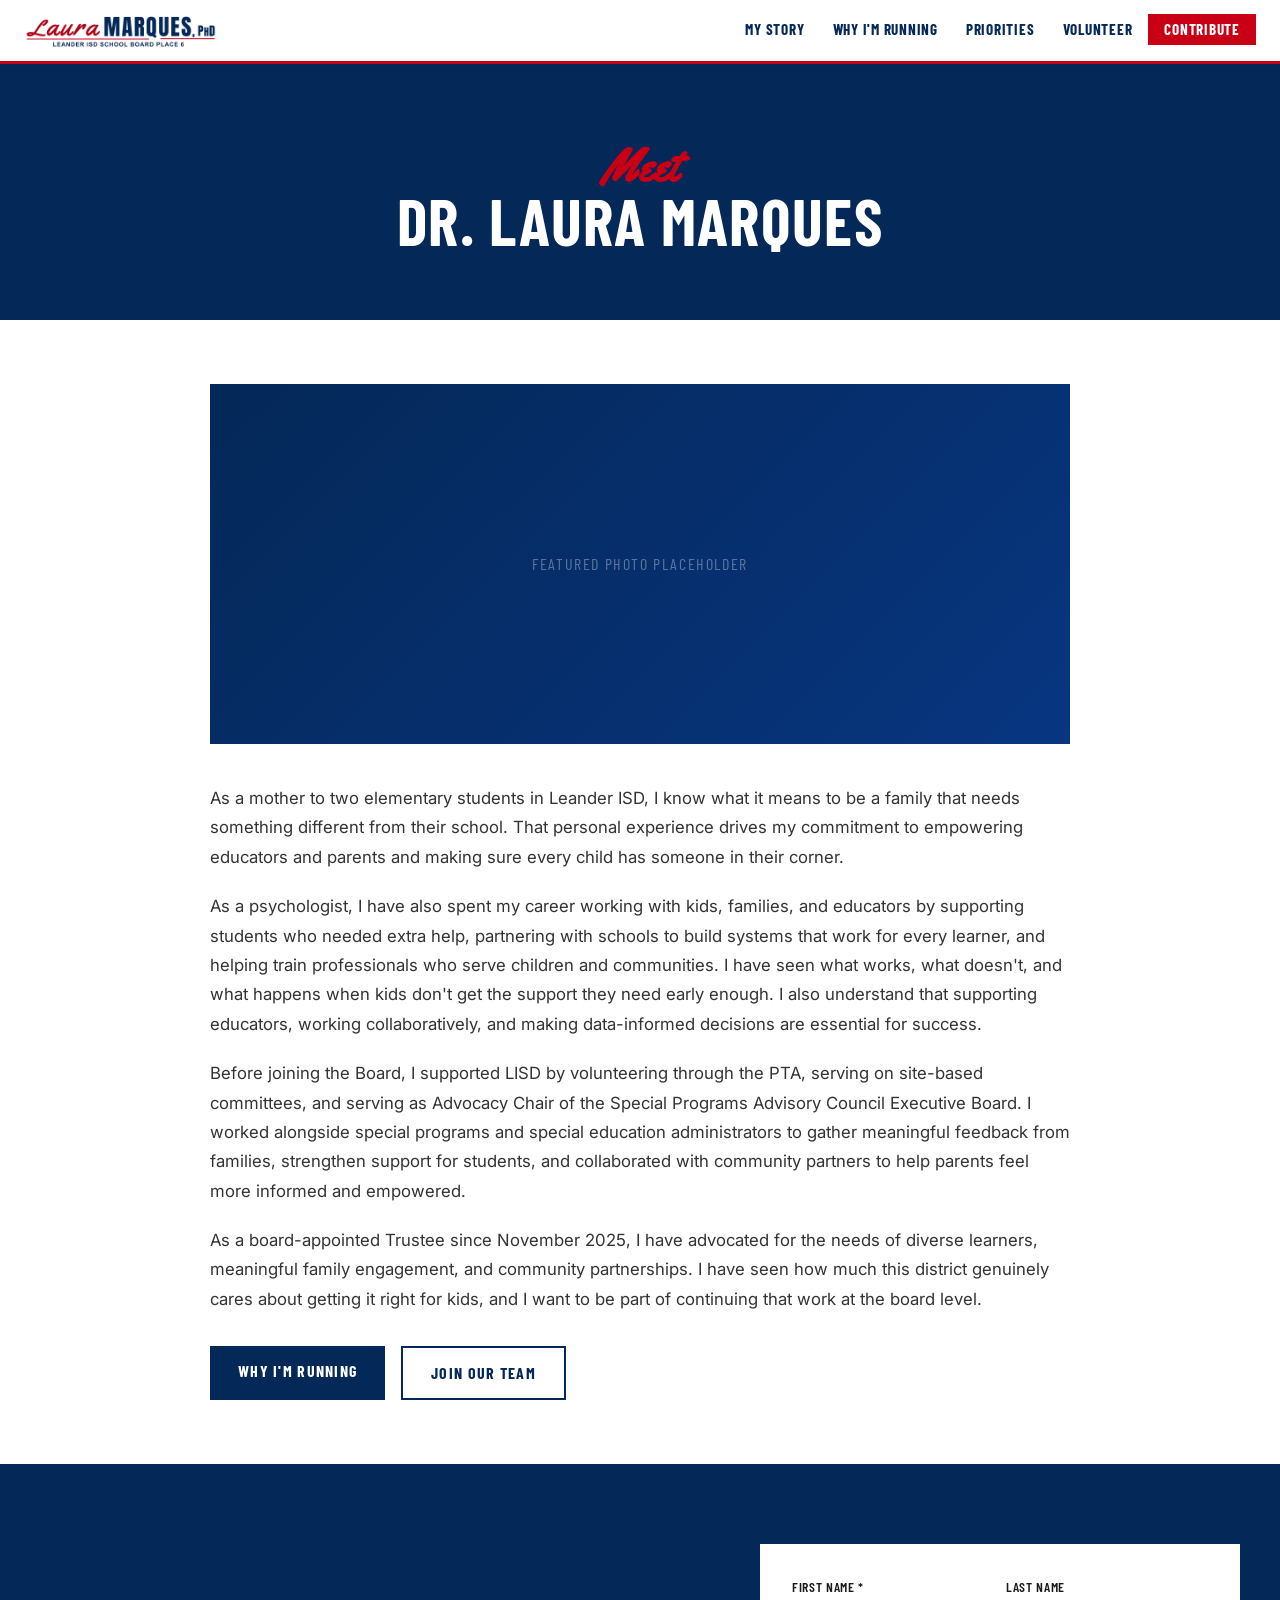
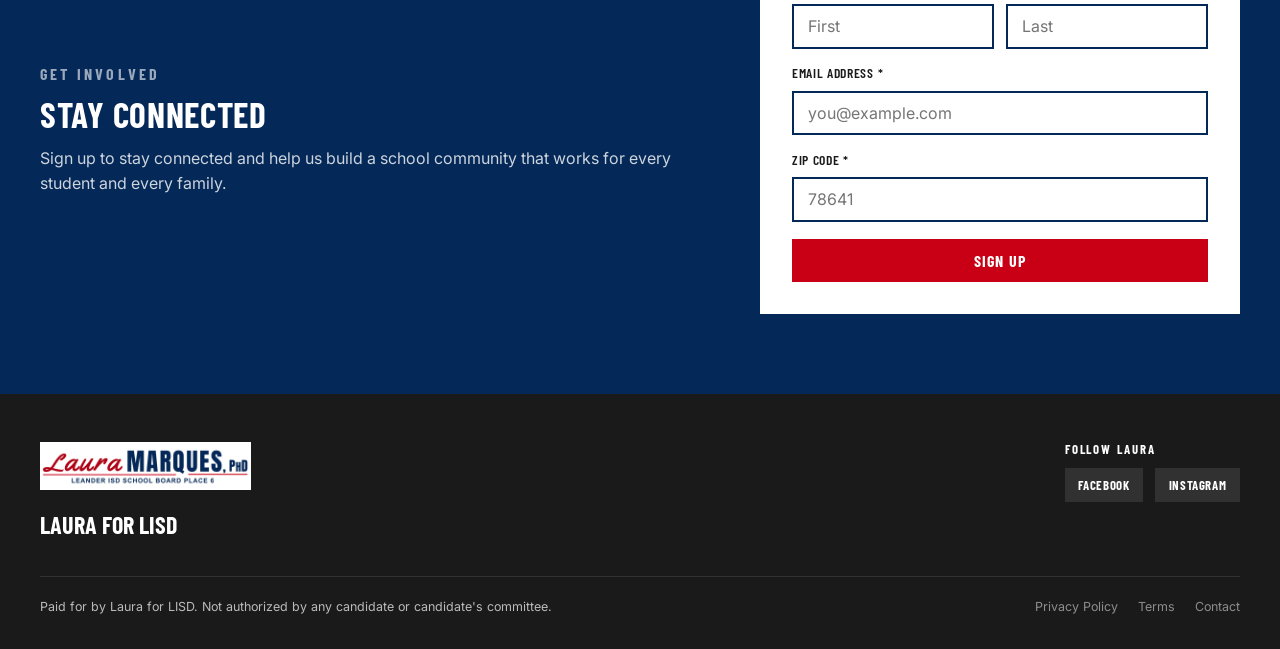
==== commit a6e197de: "Apply V1.2 copy edits, rename strengths to why, add Read More anchor links - Apply all V1.2 wording " ====
--- a/meet-laura.html
+++ b/meet-laura.html
@@ -16,8 +16,8 @@
   </a>
   <nav>
     <ul>
-      <li><a href="meet-laura.html">Laura's Story</a></li>
-      <li><a href="strengths.html">Strengths</a></li>
+      <li><a href="meet-laura.html">My Story</a></li>
+      <li><a href="why.html">Why I'm Running</a></li>
       <li><a href="priorities.html">Priorities</a></li>
       <li><a href="volunteer.html">Volunteer</a></li>
       <li><a href="https://donateway.com/donate/6EZKHtOQ/laura-for-lisd/payment" class="btn-contribute" target="_blank" rel="noopener">Contribute</a></li>
@@ -28,8 +28,8 @@
   </button>
 </header>
 <nav class="mobile-nav" id="mobile-nav">
-  <a href="meet-laura.html">Laura's Story</a>
-  <a href="strengths.html">Strengths</a>
+  <a href="meet-laura.html">My Story</a>
+  <a href="why.html">Why I'm Running</a>
   <a href="priorities.html">Priorities</a>
   <a href="volunteer.html">Volunteer</a>
   <a href="https://donateway.com/donate/6EZKHtOQ/laura-for-lisd/payment" class="btn-contribute-mobile" target="_blank" rel="noopener">Contribute</a>
@@ -53,14 +53,16 @@
     </div>
 
     <div class="bio-body">
-      <p>I am a psychologist and a mother to two elementary students in Leander ISD. I know what it means to be a family that needs something different from their school. That personal experience drives my commitment to empowering educators and parents and making sure every child has someone in their corner. Driven by a desire to support the school district and encourage positive change, I have been an active part of this community, volunteering through the PTA, serving on site-based committees, and serving as Advocacy Chair of the Special Programs Advisory Council Executive Board. I worked alongside special programs and special education administrators to gather meaningful feedback from families, strengthen support for students, and engage community partners to empower parents. I have seen how much this district genuinely cares about getting it right for kids, and I want to be part of continuing that work at the board level. As a board-appointed Trustee since November 2025, I have advocated for the needs of diverse learners, meaningful family engagement, and community partnerships.</p>
+      <p>As a mother to two elementary students in Leander ISD, I know what it means to be a family that needs something different from their school. That personal experience drives my commitment to empowering educators and parents and making sure every child has someone in their corner.</p>
 
-      <hr />
+      <p>As a psychologist, I have also spent my career working with kids, families, and educators by supporting students who needed extra help, partnering with schools to build systems that work for every learner, and helping train professionals who serve children and communities. I have seen what works, what doesn't, and what happens when kids don't get the support they need early enough. I also understand that supporting educators, working collaboratively, and making data-informed decisions are essential for success.</p>
 
-      <p>I have also spent my career working with kids, families, and educators by supporting students who needed extra help, partnering with schools to build systems that work for every learner, and helping train professionals who serve children and communities. I have seen what works, what doesn't, and what happens when kids don't get the support they need early enough. I also understand that supporting educators, working collaboratively, and making data-informed decisions are essential for success.</p>
+      <p>Before joining the Board, I supported LISD by volunteering through the PTA, serving on site-based committees, and serving as Advocacy Chair of the Special Programs Advisory Council Executive Board. I worked alongside special programs and special education administrators to gather meaningful feedback from families, strengthen support for students, and collaborated with community partners to help parents feel more informed and empowered.</p>
+
+      <p>As a board-appointed Trustee since November 2025, I have advocated for the needs of diverse learners, meaningful family engagement, and community partnerships. I have seen how much this district genuinely cares about getting it right for kids, and I want to be part of continuing that work at the board level.</p>
 
       <div class="cta-row">
-        <a href="strengths.html" class="btn btn-secondary">Why I'm Running</a>
+        <a href="why.html" class="btn btn-secondary">Why I'm Running</a>
         <a href="volunteer.html" class="btn btn-outline">Join Our Team</a>
       </div>
     </div>
@@ -73,7 +75,7 @@
     <div class="email-signup-inner">
       <div class="email-signup-text">
         <p class="section-label" style="color:rgba(255,255,255,0.6);">Get Involved</p>
-        <h2>Join Our Team to Support Excellence for Every Child in LISD.</h2>
+        <h2>Stay Connected</h2>
         <p>Sign up to stay connected and help us build a school community that works for every student and every family.</p>
       </div>
       <div class="email-signup-card">
@@ -126,7 +128,7 @@
       <div style="display:flex;gap:1.25rem;">
         <a href="#">Privacy Policy</a>
         <a href="#">Terms</a>
-        <a href="mailto:info@laurforlisd.com">Contact</a>
+        <a href="mailto:lauraforlisd@gmail.com">Contact</a>
       </div>
     </div>
   </div>
--- a/styles.css
+++ b/styles.css
@@ -732,6 +732,12 @@
   border-top: 4px solid var(--red);
   background: var(--off-white);
   overflow: hidden;
+  scroll-margin-top: 72px;
+}
+
+.priority-card-body p a {
+  color: var(--blue);
+  font-weight: 600;
 }
 
 .priority-full-card-img {
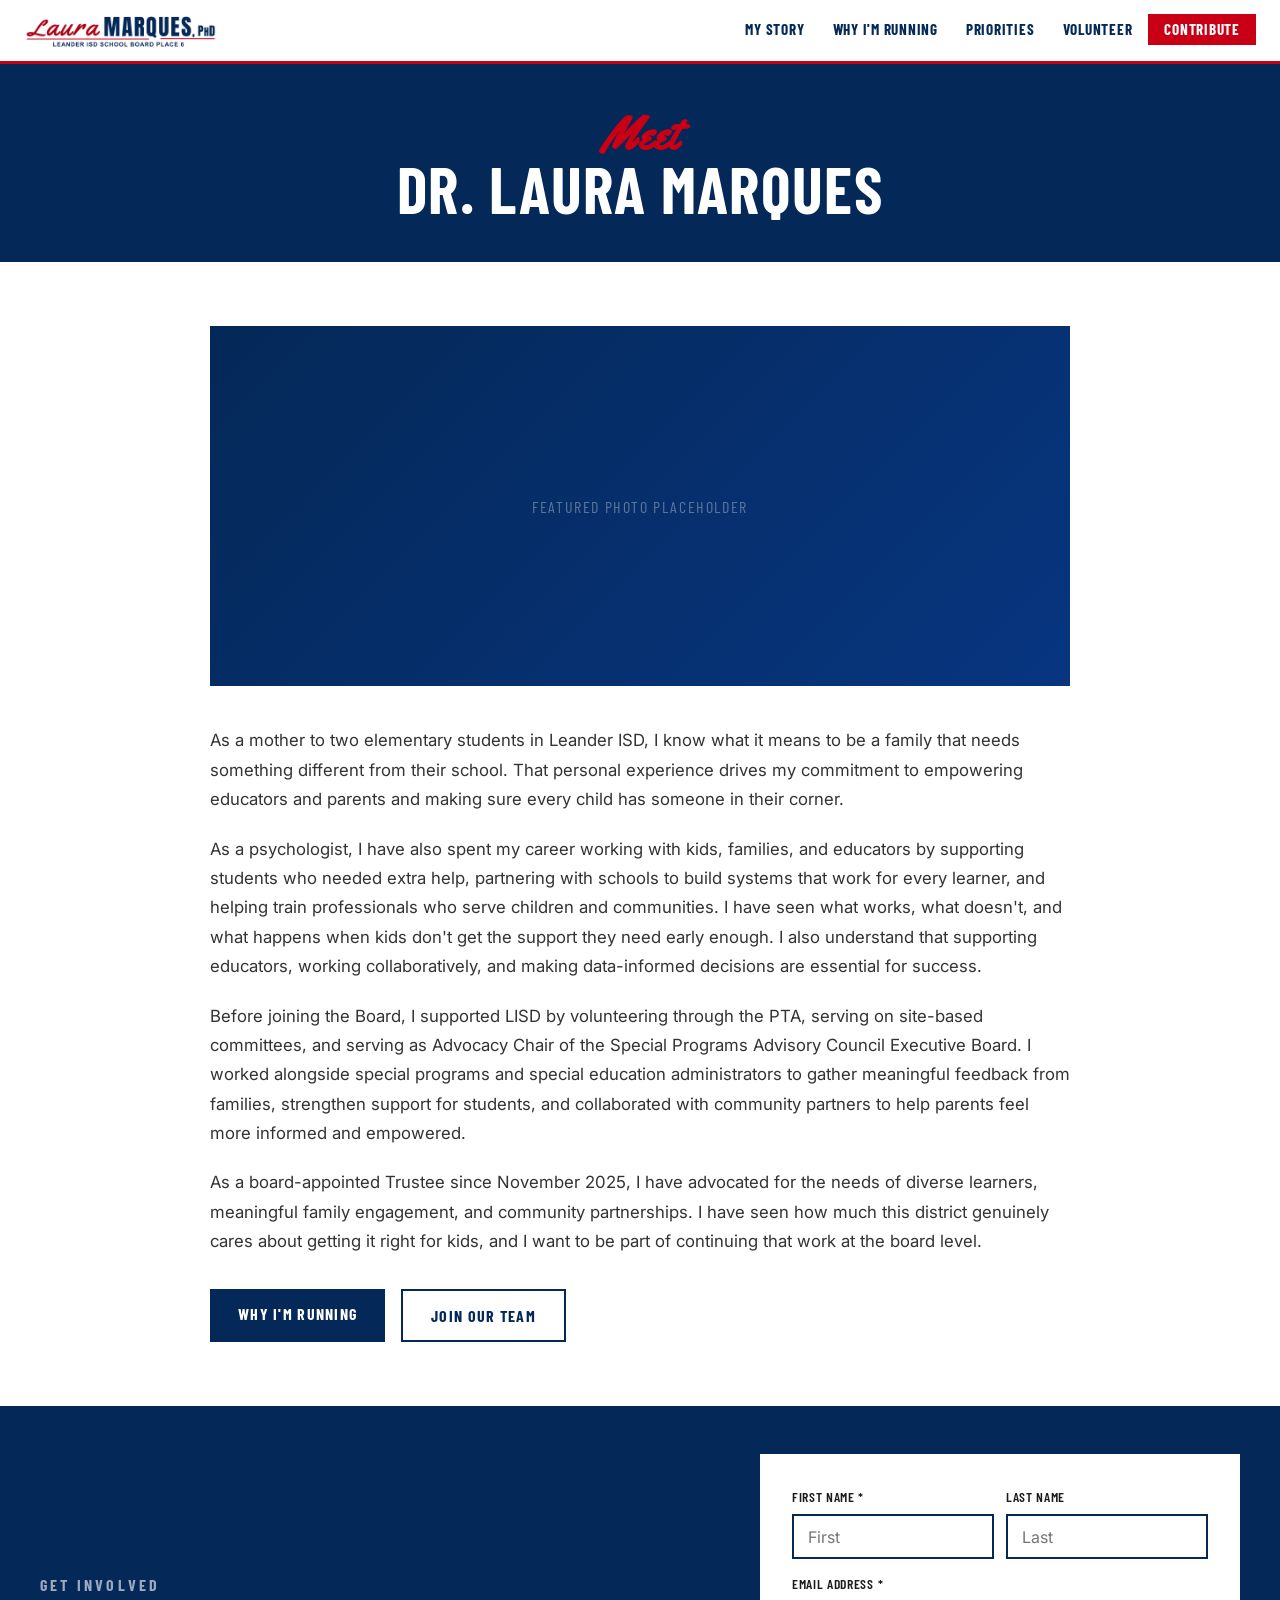
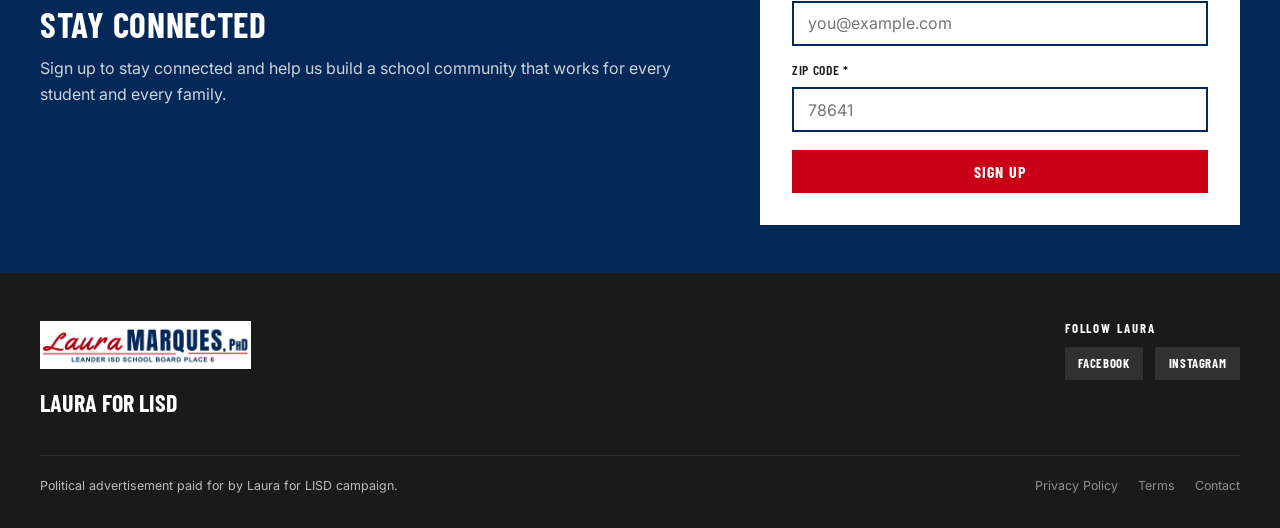
==== commit 84368d63: "Wire up all forms to Formspree endpoints - 5 Stay in Touch signup forms → https://formspree.io/f/mko" ====
--- a/meet-laura.html
+++ b/meet-laura.html
@@ -79,7 +79,7 @@
         <p>Sign up to stay connected and help us build a school community that works for every student and every family.</p>
       </div>
       <div class="email-signup-card">
-        <form class="signup-form" onsubmit="return false;">
+        <form class="signup-form" action="https://formspree.io/f/mkoekywy" method="POST">
           <div class="form-row">
             <div class="form-group">
               <label for="first-name">First Name *</label>
@@ -124,7 +124,7 @@
       </div>
     </div>
     <div class="footer-bottom">
-      <p>Paid for by Laura for LISD. Not authorized by any candidate or candidate's committee.</p>
+      <p>Political advertisement paid for by Laura for LISD campaign.</p>
       <div style="display:flex;gap:1.25rem;">
         <a href="#">Privacy Policy</a>
         <a href="#">Terms</a>
--- a/styles.css
+++ b/styles.css
@@ -499,7 +499,8 @@
 }
 
 .priority-card-img .priority-icon {
-  font-size: 3rem;
+  width: 3rem;
+  height: 3rem;
   color: var(--white);
 }
 
@@ -525,7 +526,7 @@
 }
 
 /* ── SECOND EMAIL SIGNUP ── */
-.email-signup-section { background: var(--blue); }
+.email-signup-section { background: var(--blue); padding-top: 3rem; padding-bottom: 3rem; }
 
 .email-signup-inner {
   display: grid;
@@ -616,7 +617,7 @@
 /* ── INTERIOR PAGE HERO ── */
 .page-hero {
   background: var(--blue);
-  padding: 5rem 1.5rem 4rem;
+  padding: 3rem 1.5rem 2.4rem;
   text-align: center;
 }
 
@@ -749,7 +750,7 @@
   justify-content: center;
 }
 
-.priority-full-card-img .priority-icon { font-size: 3.5rem; color: var(--white); }
+.priority-full-card-img .priority-icon { width: 3.5rem; height: 3.5rem; color: var(--white); }
 
 .priority-full-card-body { padding: 1.5rem; }
 
@@ -949,6 +950,7 @@
 
 @media (max-width: 600px) {
   section { padding: 3.5rem 1rem; }
+  .email-signup-section { padding-top: 2.1rem; padding-bottom: 2.1rem; }
 
   .hero-content { padding: 1rem 1rem 2rem; }
 
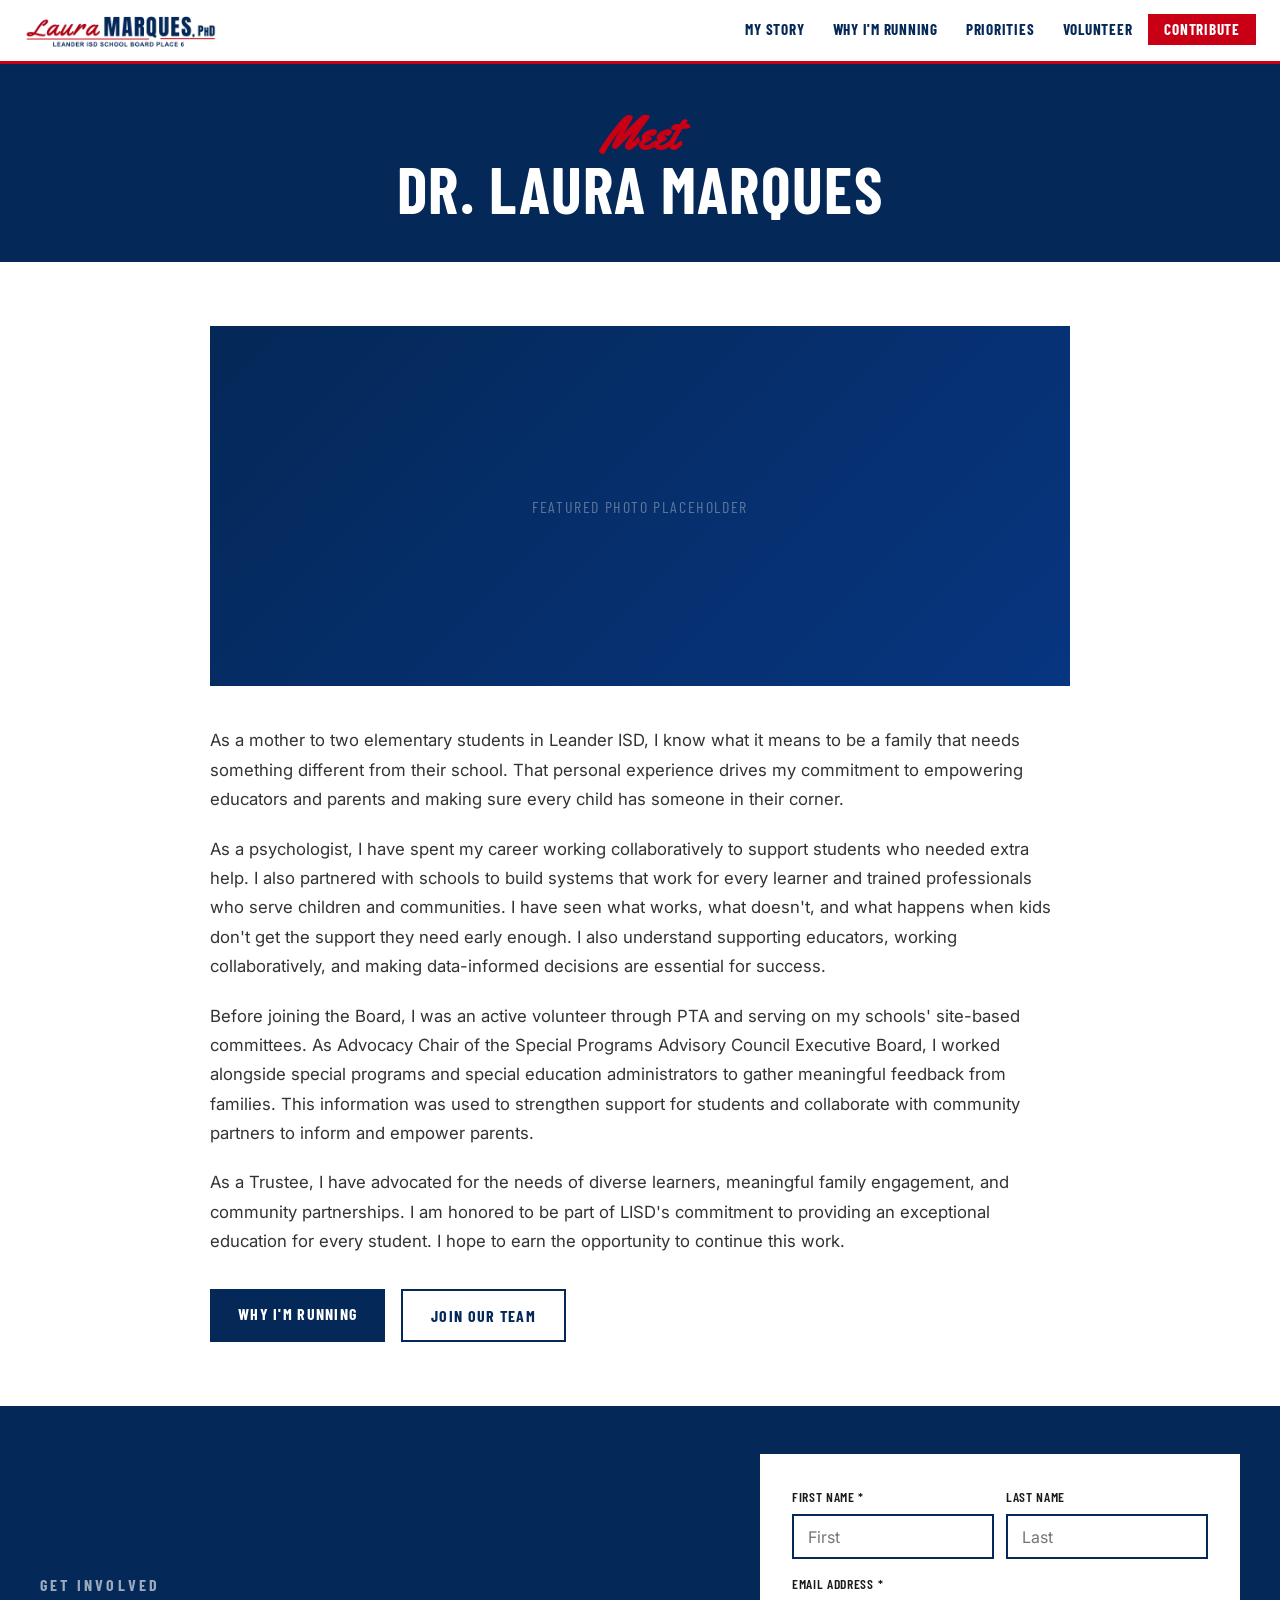
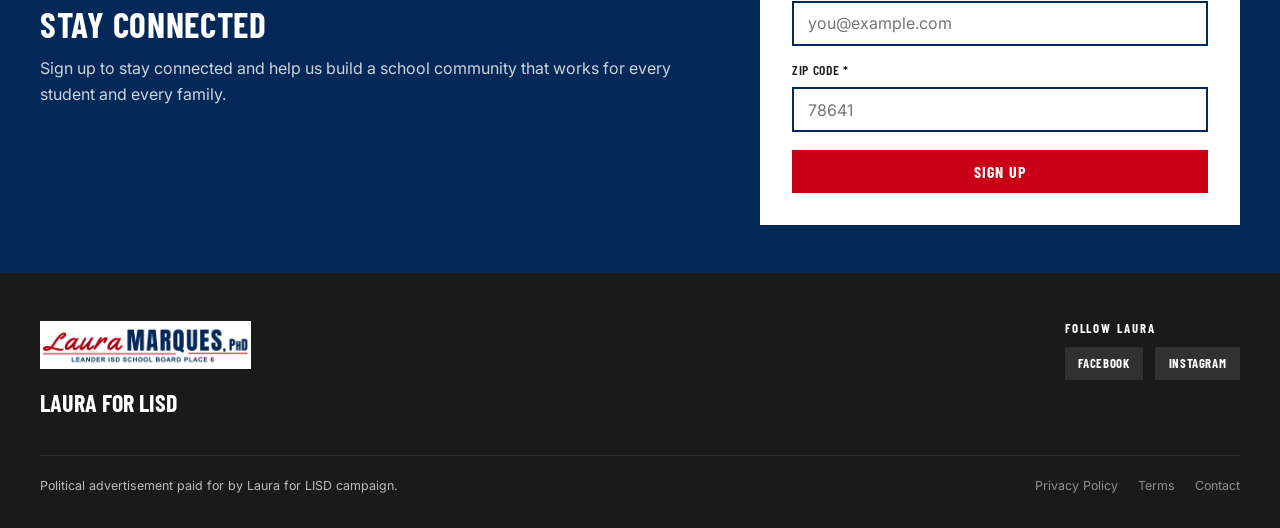
==== commit 12ca7f06: "Apply V1.3 copy edits across all pages - index.html: 'something different' → 'something more', comma" ====
--- a/meet-laura.html
+++ b/meet-laura.html
@@ -55,11 +55,11 @@
     <div class="bio-body">
       <p>As a mother to two elementary students in Leander ISD, I know what it means to be a family that needs something different from their school. That personal experience drives my commitment to empowering educators and parents and making sure every child has someone in their corner.</p>
 
-      <p>As a psychologist, I have also spent my career working with kids, families, and educators by supporting students who needed extra help, partnering with schools to build systems that work for every learner, and helping train professionals who serve children and communities. I have seen what works, what doesn't, and what happens when kids don't get the support they need early enough. I also understand that supporting educators, working collaboratively, and making data-informed decisions are essential for success.</p>
+      <p>As a psychologist, I have spent my career working collaboratively to support students who needed extra help. I also partnered with schools to build systems that work for every learner and trained professionals who serve children and communities. I have seen what works, what doesn't, and what happens when kids don't get the support they need early enough. I also understand supporting educators, working collaboratively, and making data-informed decisions are essential for success.</p>
 
-      <p>Before joining the Board, I supported LISD by volunteering through the PTA, serving on site-based committees, and serving as Advocacy Chair of the Special Programs Advisory Council Executive Board. I worked alongside special programs and special education administrators to gather meaningful feedback from families, strengthen support for students, and collaborated with community partners to help parents feel more informed and empowered.</p>
+      <p>Before joining the Board, I was an active volunteer through PTA and serving on my schools' site-based committees. As Advocacy Chair of the Special Programs Advisory Council Executive Board, I worked alongside special programs and special education administrators to gather meaningful feedback from families. This information was used to strengthen support for students and collaborate with community partners to inform and empower parents.</p>
 
-      <p>As a board-appointed Trustee since November 2025, I have advocated for the needs of diverse learners, meaningful family engagement, and community partnerships. I have seen how much this district genuinely cares about getting it right for kids, and I want to be part of continuing that work at the board level.</p>
+      <p>As a Trustee, I have advocated for the needs of diverse learners, meaningful family engagement, and community partnerships. I am honored to be part of LISD's commitment to providing an exceptional education for every student. I hope to earn the opportunity to continue this work.</p>
 
       <div class="cta-row">
         <a href="why.html" class="btn btn-secondary">Why I'm Running</a>
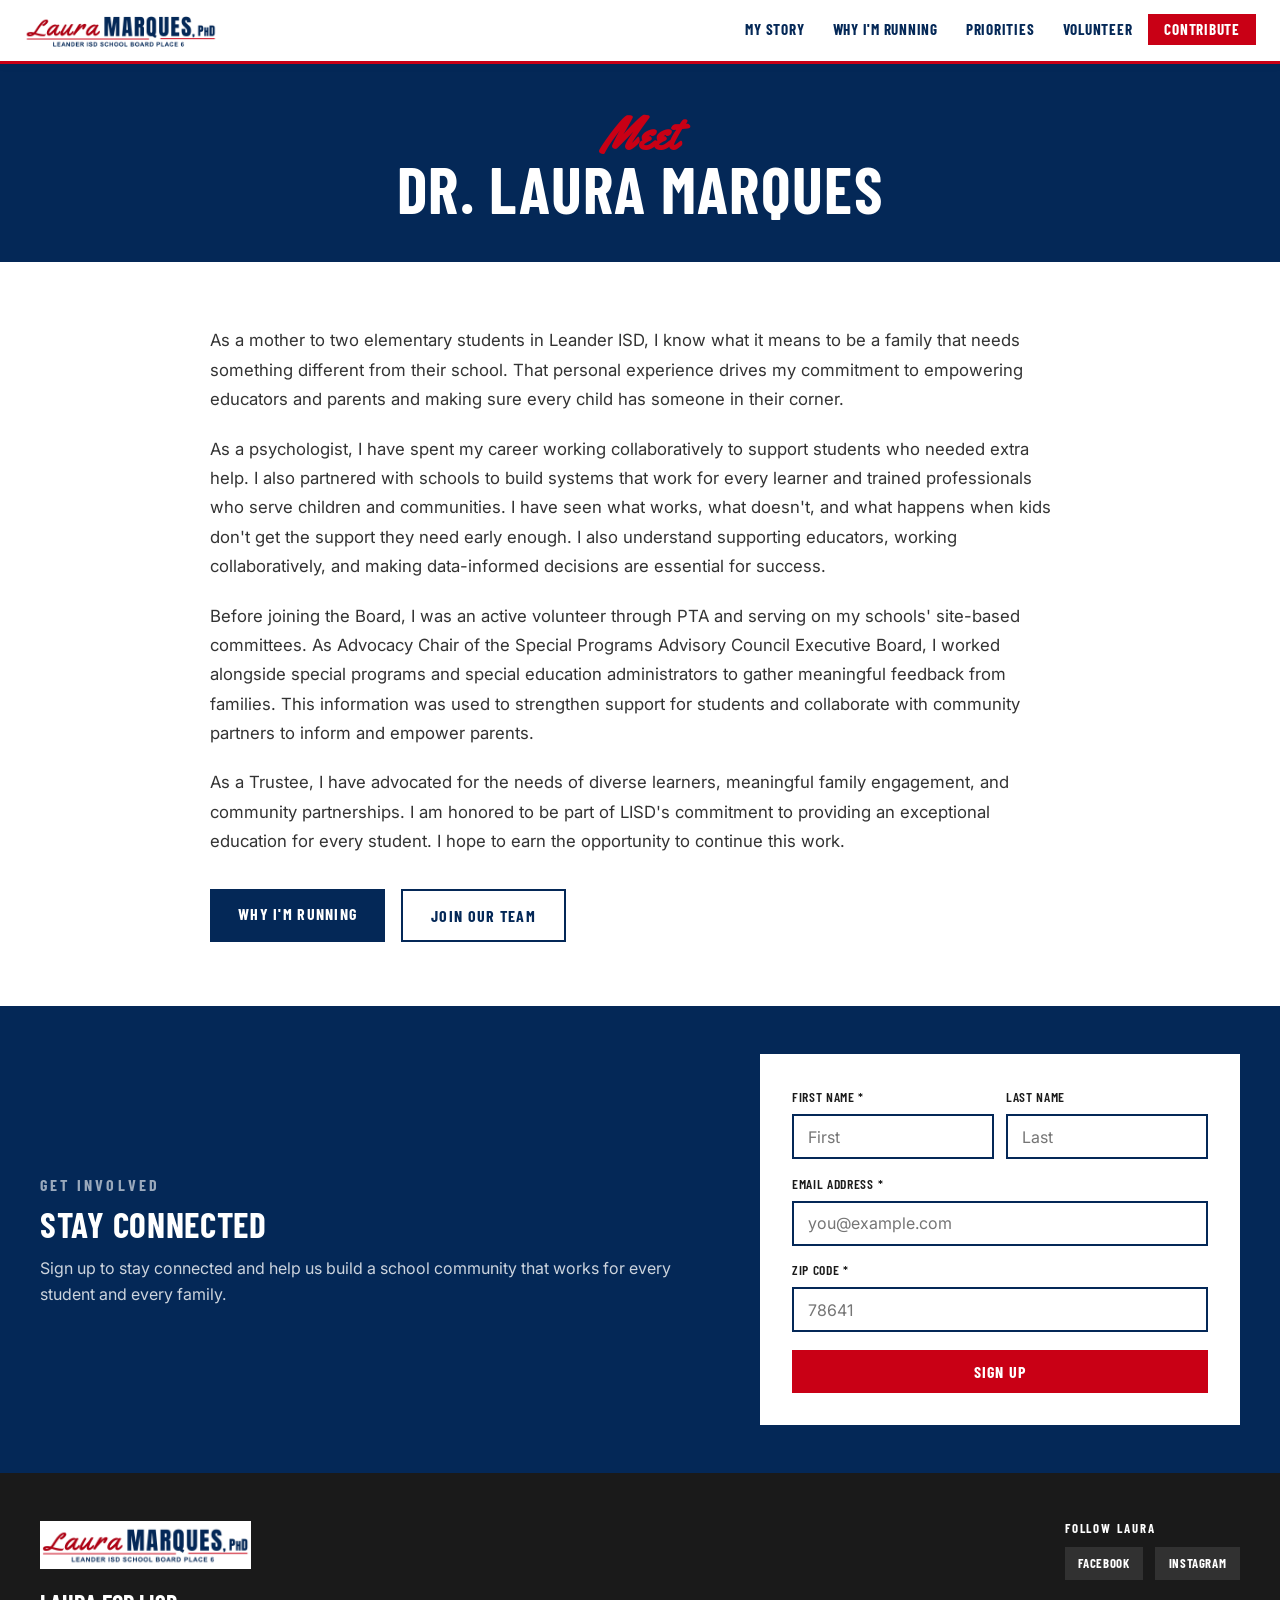
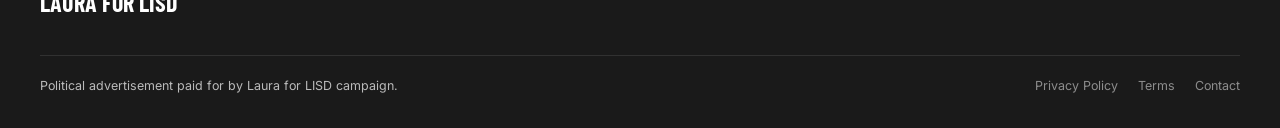
==== commit db8af0c8: "Hide photo placeholders on Meet Laura and Why I'm Running pages Co-Authored-By: Claude Sonnet 4.6 <n" ====
--- a/meet-laura.html
+++ b/meet-laura.html
@@ -47,10 +47,8 @@
 <div class="bio-page">
   <div class="bio-page-inner">
 
-    <!-- Replace with real featured photo -->
-    <div style="width:100%;height:360px;background:linear-gradient(135deg,#042857,#073580);display:flex;align-items:center;justify-content:center;margin-bottom:2.5rem;">
-      <span style="font-family:'Barlow Condensed',sans-serif;font-size:1rem;color:rgba(255,255,255,0.35);text-transform:uppercase;letter-spacing:0.1em;">Featured Photo Placeholder</span>
-    </div>
+    <!-- Featured photo — re-enable when final photo is ready -->
+    <!-- <img src="images/2025-38V4.jpg" alt="Dr. Laura Marques" style="width:100%;height:360px;object-fit:cover;object-position:center top;display:block;margin-bottom:2.5rem;" /> -->
 
     <div class="bio-body">
       <p>As a mother to two elementary students in Leander ISD, I know what it means to be a family that needs something different from their school. That personal experience drives my commitment to empowering educators and parents and making sure every child has someone in their corner.</p>
